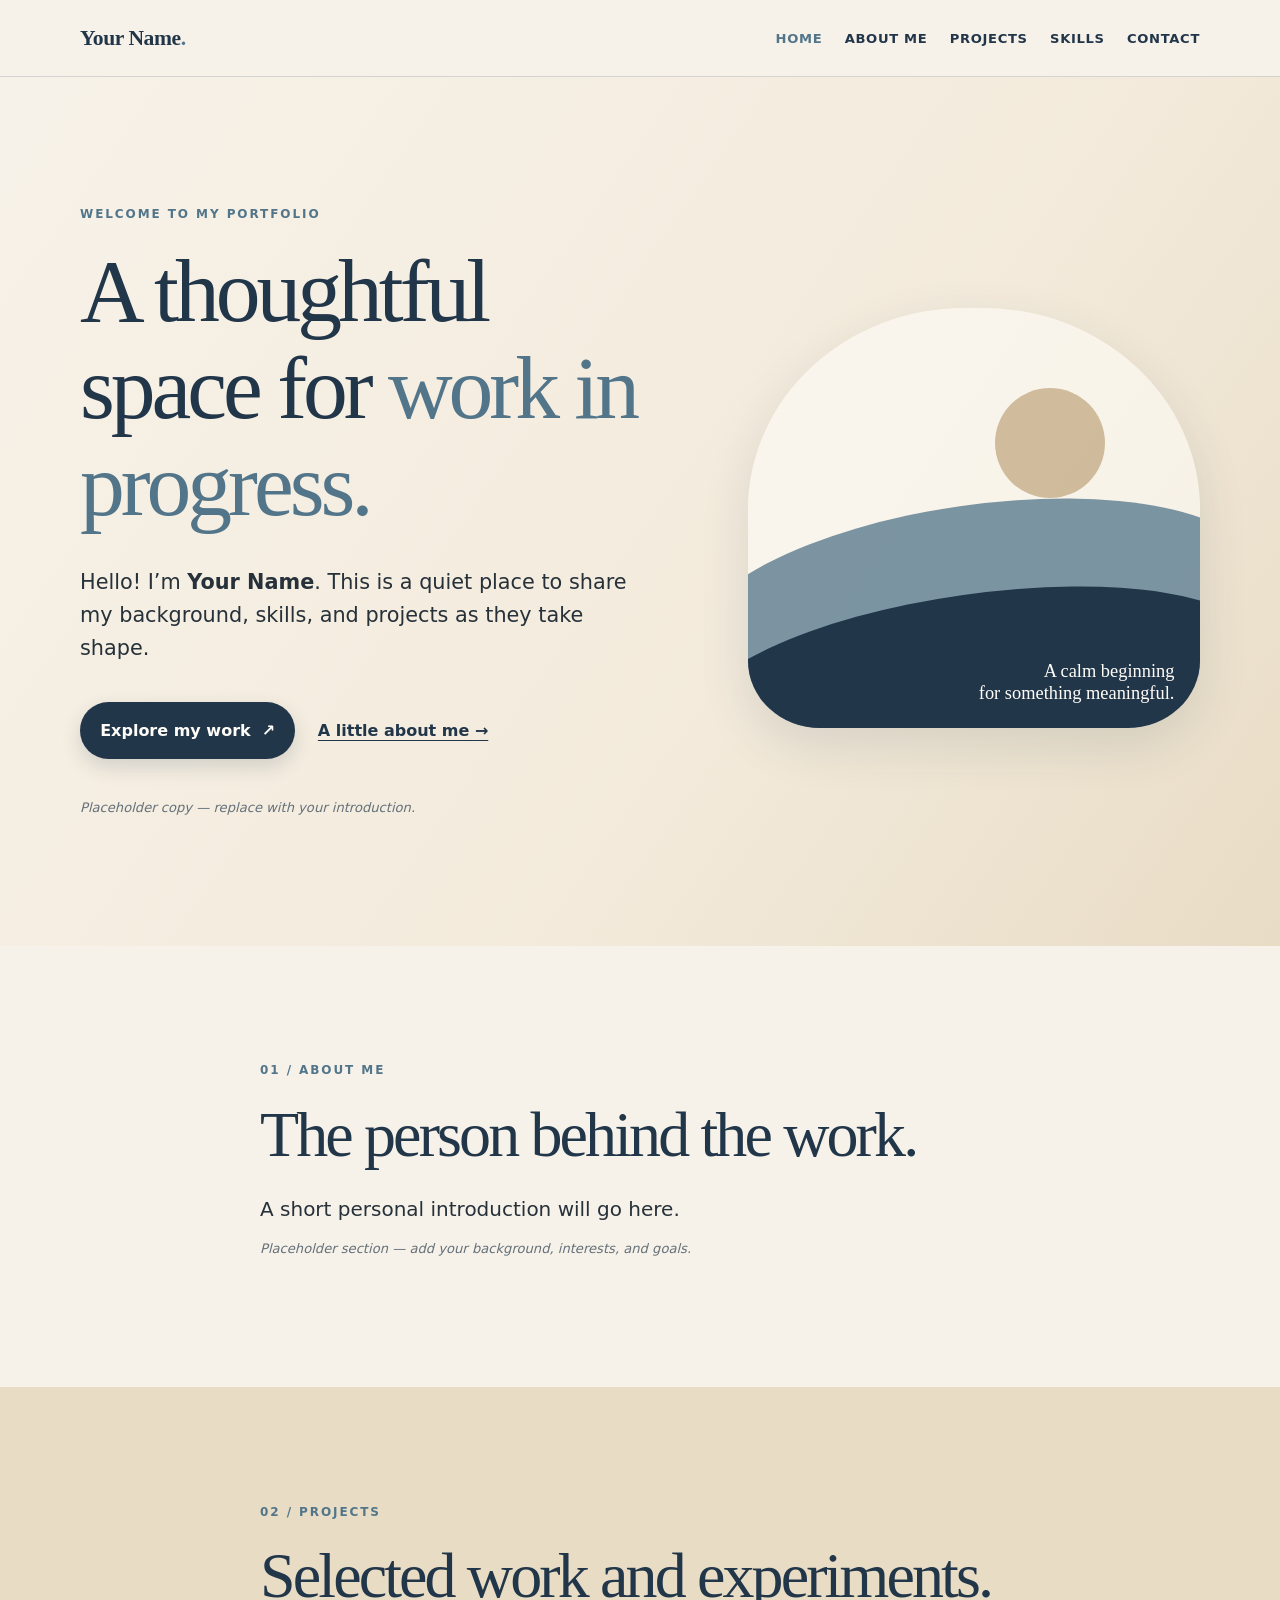
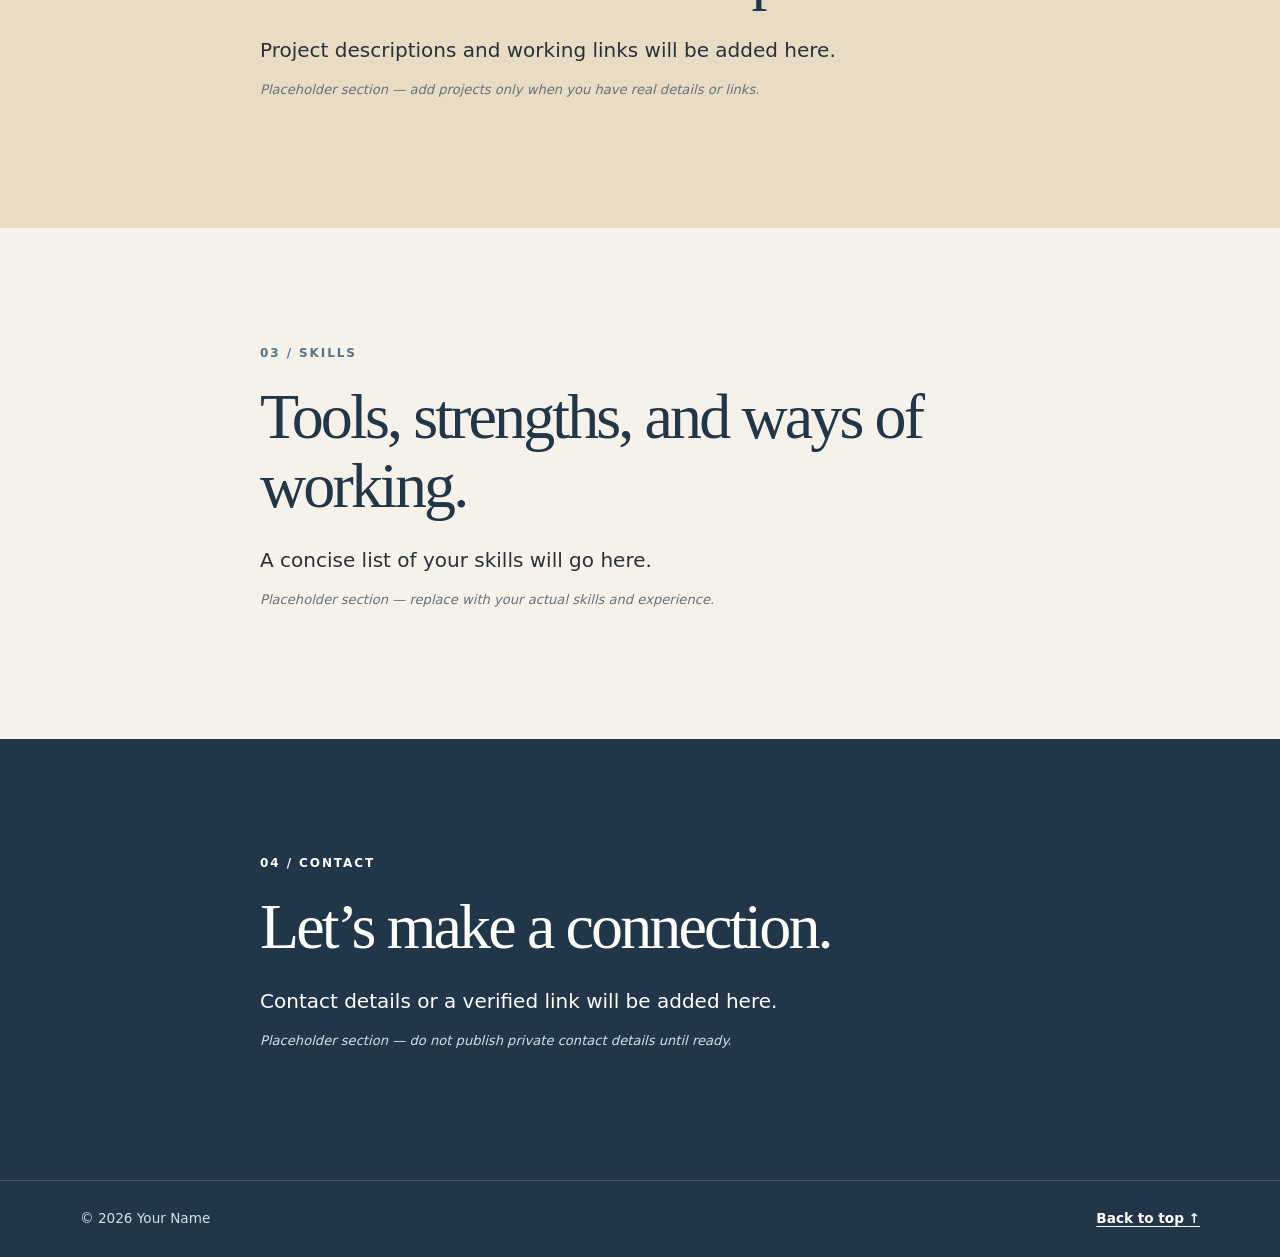
==== index.html @ e95fd138 "Add responsive portfolio home page" ====
<!doctype html>
<html lang="en">
  <head>
    <meta charset="utf-8" />
    <meta name="viewport" content="width=device-width, initial-scale=1" />
    <meta
      name="description"
      content="A personal portfolio homepage. Personal details and project content will be added soon."
    />
    <title>Portfolio | Home</title>
    <link rel="stylesheet" href="styles.css" />
  </head>
  <body>
    <a class="skip-link" href="#main-content">Skip to main content</a>

    <header class="site-header">
      <div class="container header-inner">
        <a class="brand" href="#home" aria-label="Portfolio home">Your Name<span>.</span></a>
        <nav aria-label="Primary navigation">
          <ul class="nav-list">
            <li><a class="nav-link active" href="#home" aria-current="page">Home</a></li>
            <li><a class="nav-link" href="#about">About Me</a></li>
            <li><a class="nav-link" href="#projects">Projects</a></li>
            <li><a class="nav-link" href="#skills">Skills</a></li>
            <li><a class="nav-link" href="#contact">Contact</a></li>
          </ul>
        </nav>
      </div>
    </header>

    <main id="main-content">
      <section class="hero" id="home" aria-labelledby="hero-title">
        <div class="container hero-grid">
          <div class="hero-copy">
            <p class="eyebrow">Welcome to my portfolio</p>
            <h1 id="hero-title">A thoughtful space for <em>work in progress.</em></h1>
            <p class="hero-intro">
              Hello! I’m <strong>Your Name</strong>. This is a quiet place to share my background,
              skills, and projects as they take shape.
            </p>
            <div class="hero-actions" aria-label="Portfolio shortcuts">
              <a class="button button-primary" href="#projects">Explore my work <span aria-hidden="true">↗</span></a>
              <a class="text-link" href="#about">A little about me <span aria-hidden="true">→</span></a>
            </div>
            <p class="placeholder-note">Placeholder copy — replace with your introduction.</p>
          </div>

          <div class="hero-art" aria-hidden="true">
            <div class="sun"></div>
            <div class="wave wave-back"></div>
            <div class="wave wave-front"></div>
            <div class="hero-caption">A calm beginning<br />for something meaningful.</div>
          </div>
        </div>
      </section>

      <section class="section section-light" id="about" aria-labelledby="about-title">
        <div class="container narrow-section">
          <p class="eyebrow">01 / About me</p>
          <h2 id="about-title">The person behind the work.</h2>
          <p class="section-lede">A short personal introduction will go here.</p>
          <p class="placeholder-note">Placeholder section — add your background, interests, and goals.</p>
        </div>
      </section>

      <section class="section section-sand" id="projects" aria-labelledby="projects-title">
        <div class="container narrow-section">
          <p class="eyebrow">02 / Projects</p>
          <h2 id="projects-title">Selected work and experiments.</h2>
          <p class="section-lede">Project descriptions and working links will be added here.</p>
          <p class="placeholder-note">Placeholder section — add projects only when you have real details or links.</p>
        </div>
      </section>

      <section class="section section-light" id="skills" aria-labelledby="skills-title">
        <div class="container narrow-section">
          <p class="eyebrow">03 / Skills</p>
          <h2 id="skills-title">Tools, strengths, and ways of working.</h2>
          <p class="section-lede">A concise list of your skills will go here.</p>
          <p class="placeholder-note">Placeholder section — replace with your actual skills and experience.</p>
        </div>
      </section>

      <section class="section section-blue" id="contact" aria-labelledby="contact-title">
        <div class="container narrow-section">
          <p class="eyebrow">04 / Contact</p>
          <h2 id="contact-title">Let’s make a connection.</h2>
          <p class="section-lede">Contact details or a verified link will be added here.</p>
          <p class="placeholder-note">Placeholder section — do not publish private contact details until ready.</p>
        </div>
      </section>
    </main>

    <footer class="site-footer">
      <div class="container footer-inner">
        <p>© 2026 Your Name</p>
        <a class="text-link" href="#home">Back to top <span aria-hidden="true">↑</span></a>
      </div>
    </footer>
  </body>
</html>
---- styles.css ----
:root {
  --paper: #f7f2e9;
  --sand: #e8dcc5;
  --tan: #c6ae89;
  --navy: #22364a;
  --ocean: #52758a;
  --ink: #26313a;
  --white: #fffdf8;
  --line: rgba(34, 54, 74, 0.16);
  --shadow: 0 18px 50px rgba(34, 54, 74, 0.12);
}

* { box-sizing: border-box; }
html { scroll-behavior: smooth; }
body {
  margin: 0;
  color: var(--ink);
  background: var(--paper);
  font-family: Inter, ui-sans-serif, system-ui, -apple-system, BlinkMacSystemFont, "Segoe UI", sans-serif;
  line-height: 1.6;
}

a { color: inherit; }
.container { width: min(1120px, calc(100% - 3rem)); margin: 0 auto; }
.skip-link { position: absolute; left: 1rem; top: -4rem; z-index: 10; padding: .7rem 1rem; background: var(--navy); color: var(--white); }
.skip-link:focus { top: 1rem; }

.site-header { position: sticky; top: 0; z-index: 5; background: rgba(247, 242, 233, .94); border-bottom: 1px solid var(--line); backdrop-filter: blur(12px); }
.header-inner, .footer-inner { display: flex; align-items: center; justify-content: space-between; gap: 2rem; min-height: 76px; }
.brand { color: var(--navy); font-family: Georgia, serif; font-size: 1.35rem; font-weight: 700; text-decoration: none; letter-spacing: -.02em; }
.brand span { color: var(--ocean); }
.nav-list { display: flex; flex-wrap: wrap; gap: 1.4rem; padding: 0; margin: 0; list-style: none; }
.nav-link { color: var(--navy); font-size: .82rem; font-weight: 700; text-decoration: none; letter-spacing: .05em; text-transform: uppercase; }
.nav-link:hover, .nav-link:focus-visible, .nav-link.active { color: var(--ocean); }

.hero { overflow: hidden; padding: clamp(5rem, 10vw, 8rem) 0 clamp(5rem, 9vw, 8rem); background: linear-gradient(125deg, var(--paper) 0%, #f3eadb 62%, var(--sand) 100%); }
.hero-grid { display: grid; grid-template-columns: minmax(0, 1fr) minmax(280px, .8fr); align-items: center; gap: clamp(3rem, 8vw, 8rem); }
.eyebrow { margin: 0 0 1.2rem; color: var(--ocean); font-size: .75rem; font-weight: 800; letter-spacing: .16em; text-transform: uppercase; }
h1, h2 { margin: 0; color: var(--navy); font-family: Georgia, "Times New Roman", serif; font-weight: 500; letter-spacing: -.045em; line-height: 1.08; }
h1 { max-width: 700px; font-size: clamp(3.3rem, 7vw, 6.2rem); }
h1 em { color: var(--ocean); font-style: normal; }
.hero-intro { max-width: 560px; margin: 2rem 0 0; font-size: clamp(1.08rem, 2vw, 1.3rem); }
.hero-actions { display: flex; flex-wrap: wrap; align-items: center; gap: 1.4rem; margin-top: 2.3rem; }
.button { display: inline-flex; gap: .7rem; align-items: center; padding: .9rem 1.2rem; border: 1px solid transparent; border-radius: 999px; font-weight: 750; text-decoration: none; }
.button-primary { background: var(--navy); color: var(--white); box-shadow: 0 8px 20px rgba(34, 54, 74, .16); }
.button-primary:hover, .button-primary:focus-visible { background: var(--ocean); }
.text-link { color: var(--navy); font-weight: 750; text-decoration-thickness: 1px; text-underline-offset: .25em; }
.text-link:hover, .text-link:focus-visible { color: var(--ocean); }
.placeholder-note { color: #65717a; font-size: .82rem; font-style: italic; }
.hero-copy > .placeholder-note { margin-top: 2.4rem; }

.hero-art { position: relative; min-height: 420px; border-radius: 48% 48% 16% 16%; background: rgba(255, 253, 248, .58); box-shadow: var(--shadow); overflow: hidden; }
.sun { position: absolute; top: 19%; right: 21%; width: 110px; aspect-ratio: 1; border-radius: 50%; background: var(--tan); opacity: .8; }
.wave { position: absolute; left: -12%; width: 125%; border-radius: 50% 50% 0 0; transform: rotate(-8deg); }
.wave-back { bottom: 5%; height: 48%; background: var(--ocean); opacity: .75; }
.wave-front { bottom: -10%; height: 42%; background: var(--navy); }
.hero-caption { position: absolute; right: 1.6rem; bottom: 1.5rem; z-index: 1; color: var(--white); font-family: Georgia, serif; font-size: 1.15rem; line-height: 1.2; text-align: right; }

.section { padding: clamp(5rem, 9vw, 8rem) 0; }
.section-light { background: var(--paper); }
.section-sand { background: var(--sand); }
.section-blue { background: var(--navy); color: var(--white); }
.narrow-section { max-width: 760px; }
h2 { font-size: clamp(2.5rem, 5vw, 4.5rem); }
.section-blue h2, .section-blue .eyebrow { color: var(--white); }
.section-lede { max-width: 580px; margin: 1.5rem 0 0; font-size: 1.25rem; }
.section-blue .placeholder-note { color: #d5e0e5; }
.site-footer { background: var(--navy); color: #d5e0e5; border-top: 1px solid rgba(255,255,255,.18); }
.site-footer p { margin: 0; font-size: .85rem; }
.site-footer .text-link { color: var(--white); font-size: .85rem; }

:focus-visible { outline: 3px solid var(--ocean); outline-offset: 4px; }

@media (max-width: 720px) {
  .container { width: min(100% - 2rem, 1120px); }
  .header-inner { align-items: flex-start; flex-direction: column; gap: .8rem; padding: 1rem 0; }
  .nav-list { gap: .65rem 1rem; }
  .nav-link { font-size: .7rem; }
  .hero-grid { grid-template-columns: 1fr; }
  .hero-art { min-height: 300px; }
  .hero { padding-top: 4.5rem; }
  .footer-inner { min-height: 68px; }
}

@media (prefers-reduced-motion: reduce) {
  html { scroll-behavior: auto; }
}
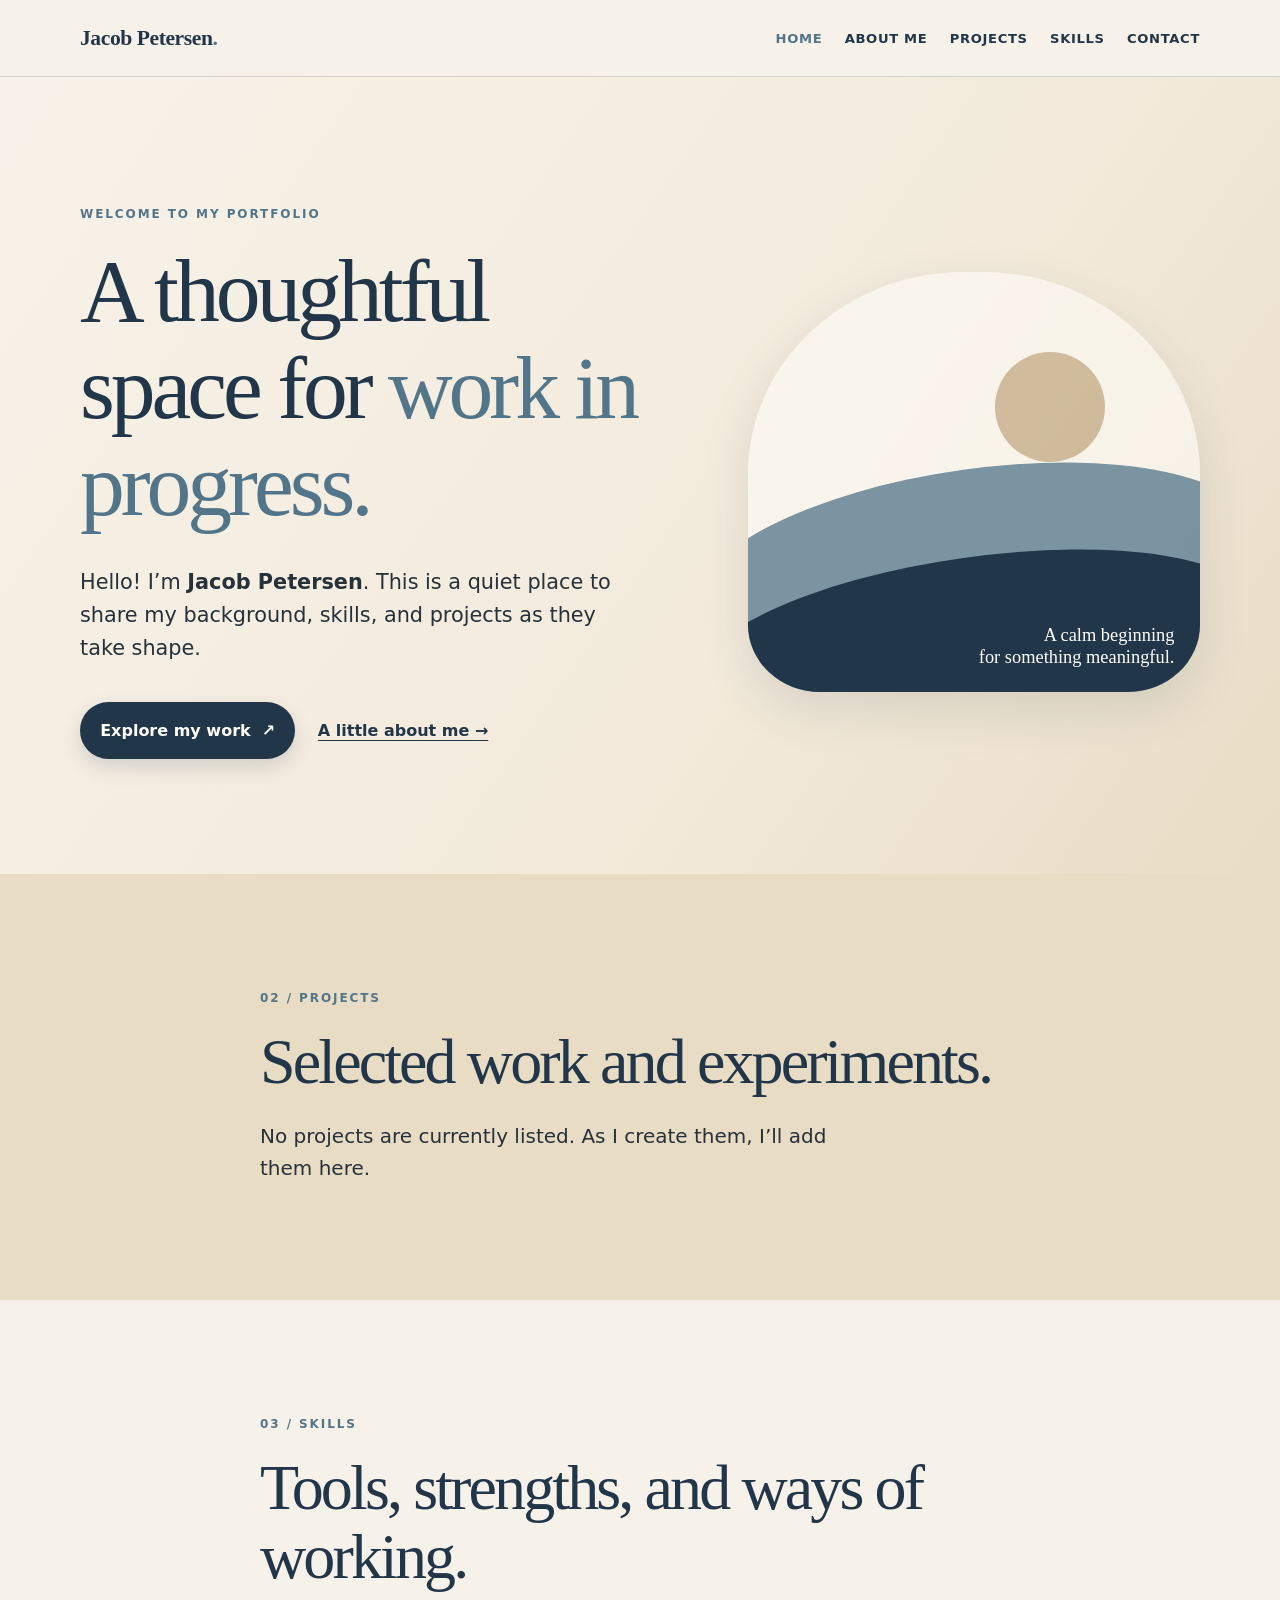
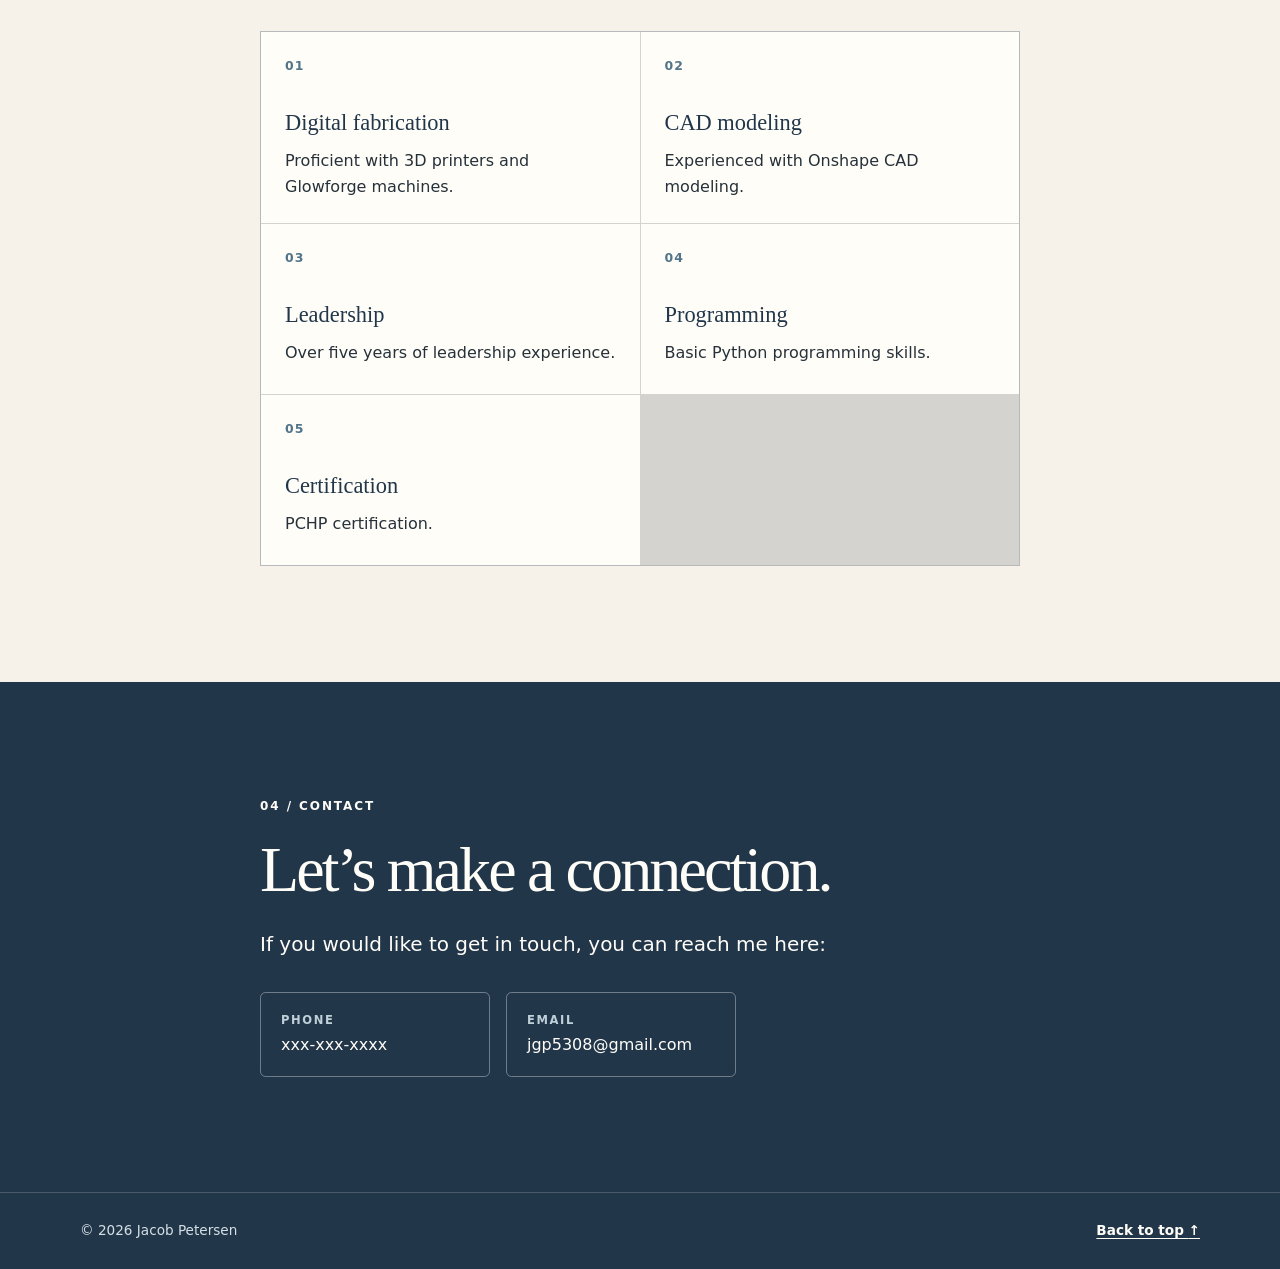
==== commit 649fc0de: "Complete portfolio content sections" ====
--- a/index.html
+++ b/index.html
@@ -15,11 +15,11 @@
 
     <header class="site-header">
       <div class="container header-inner">
-        <a class="brand" href="#home" aria-label="Portfolio home">Your Name<span>.</span></a>
+        <a class="brand" href="#home" aria-label="Portfolio home">Jacob Petersen<span>.</span></a>
         <nav aria-label="Primary navigation">
           <ul class="nav-list">
             <li><a class="nav-link active" href="#home" aria-current="page">Home</a></li>
-            <li><a class="nav-link" href="#about">About Me</a></li>
+            <li><a class="nav-link" href="about.html">About Me</a></li>
             <li><a class="nav-link" href="#projects">Projects</a></li>
             <li><a class="nav-link" href="#skills">Skills</a></li>
             <li><a class="nav-link" href="#contact">Contact</a></li>
@@ -35,14 +35,13 @@
             <p class="eyebrow">Welcome to my portfolio</p>
             <h1 id="hero-title">A thoughtful space for <em>work in progress.</em></h1>
             <p class="hero-intro">
-              Hello! I’m <strong>Your Name</strong>. This is a quiet place to share my background,
+              Hello! I’m <strong>Jacob Petersen</strong>. This is a quiet place to share my background,
               skills, and projects as they take shape.
             </p>
             <div class="hero-actions" aria-label="Portfolio shortcuts">
               <a class="button button-primary" href="#projects">Explore my work <span aria-hidden="true">↗</span></a>
-              <a class="text-link" href="#about">A little about me <span aria-hidden="true">→</span></a>
+              <a class="text-link" href="about.html">A little about me <span aria-hidden="true">→</span></a>
             </div>
-            <p class="placeholder-note">Placeholder copy — replace with your introduction.</p>
           </div>
 
           <div class="hero-art" aria-hidden="true">
@@ -54,21 +53,11 @@
         </div>
       </section>
 
-      <section class="section section-light" id="about" aria-labelledby="about-title">
-        <div class="container narrow-section">
-          <p class="eyebrow">01 / About me</p>
-          <h2 id="about-title">The person behind the work.</h2>
-          <p class="section-lede">A short personal introduction will go here.</p>
-          <p class="placeholder-note">Placeholder section — add your background, interests, and goals.</p>
-        </div>
-      </section>
-
       <section class="section section-sand" id="projects" aria-labelledby="projects-title">
         <div class="container narrow-section">
           <p class="eyebrow">02 / Projects</p>
           <h2 id="projects-title">Selected work and experiments.</h2>
-          <p class="section-lede">Project descriptions and working links will be added here.</p>
-          <p class="placeholder-note">Placeholder section — add projects only when you have real details or links.</p>
+          <p class="section-lede">No projects are currently listed. As I create them, I’ll add them here.</p>
         </div>
       </section>
 
@@ -76,8 +65,33 @@
         <div class="container narrow-section">
           <p class="eyebrow">03 / Skills</p>
           <h2 id="skills-title">Tools, strengths, and ways of working.</h2>
-          <p class="section-lede">A concise list of your skills will go here.</p>
-          <p class="placeholder-note">Placeholder section — replace with your actual skills and experience.</p>
+          <div class="skill-grid" aria-label="Jacob Petersen's skills">
+            <article class="skill-card">
+              <p class="skill-number">01</p>
+              <h3>Digital fabrication</h3>
+              <p>Proficient with 3D printers and Glowforge machines.</p>
+            </article>
+            <article class="skill-card">
+              <p class="skill-number">02</p>
+              <h3>CAD modeling</h3>
+              <p>Experienced with Onshape CAD modeling.</p>
+            </article>
+            <article class="skill-card">
+              <p class="skill-number">03</p>
+              <h3>Leadership</h3>
+              <p>Over five years of leadership experience.</p>
+            </article>
+            <article class="skill-card">
+              <p class="skill-number">04</p>
+              <h3>Programming</h3>
+              <p>Basic Python programming skills.</p>
+            </article>
+            <article class="skill-card">
+              <p class="skill-number">05</p>
+              <h3>Certification</h3>
+              <p>PCHP certification.</p>
+            </article>
+          </div>
         </div>
       </section>
 
@@ -85,15 +99,24 @@
         <div class="container narrow-section">
           <p class="eyebrow">04 / Contact</p>
           <h2 id="contact-title">Let’s make a connection.</h2>
-          <p class="section-lede">Contact details or a verified link will be added here.</p>
-          <p class="placeholder-note">Placeholder section — do not publish private contact details until ready.</p>
+          <p class="section-lede">If you would like to get in touch, you can reach me here:</p>
+          <div class="contact-links" aria-label="Contact information">
+            <div class="contact-link">
+              <span class="contact-label">Phone</span>
+              <span>xxx-xxx-xxxx</span>
+            </div>
+            <a class="contact-link" href="mailto:jgp5308@gmail.com">
+              <span class="contact-label">Email</span>
+              <span>jgp5308@gmail.com</span>
+            </a>
+          </div>
         </div>
       </section>
     </main>
 
     <footer class="site-footer">
       <div class="container footer-inner">
-        <p>© 2026 Your Name</p>
+        <p>© 2026 Jacob Petersen</p>
         <a class="text-link" href="#home">Back to top <span aria-hidden="true">↑</span></a>
       </div>
     </footer>
--- a/styles.css
+++ b/styles.css
@@ -34,6 +34,7 @@
 .nav-link:hover, .nav-link:focus-visible, .nav-link.active { color: var(--ocean); }
 
 .hero { overflow: hidden; padding: clamp(5rem, 10vw, 8rem) 0 clamp(5rem, 9vw, 8rem); background: linear-gradient(125deg, var(--paper) 0%, #f3eadb 62%, var(--sand) 100%); }
+.page-hero { padding: clamp(5rem, 10vw, 8rem) 0; background: linear-gradient(125deg, var(--paper) 0%, #f3eadb 62%, var(--sand) 100%); }
 .hero-grid { display: grid; grid-template-columns: minmax(0, 1fr) minmax(280px, .8fr); align-items: center; gap: clamp(3rem, 8vw, 8rem); }
 .eyebrow { margin: 0 0 1.2rem; color: var(--ocean); font-size: .75rem; font-weight: 800; letter-spacing: .16em; text-transform: uppercase; }
 h1, h2 { margin: 0; color: var(--navy); font-family: Georgia, "Times New Roman", serif; font-weight: 500; letter-spacing: -.045em; line-height: 1.08; }
@@ -61,10 +62,26 @@
 .section-sand { background: var(--sand); }
 .section-blue { background: var(--navy); color: var(--white); }
 .narrow-section { max-width: 760px; }
+.about-grid { display: grid; grid-template-columns: minmax(180px, .7fr) minmax(0, 1fr); gap: clamp(2rem, 8vw, 8rem); align-items: start; }
+.about-copy { max-width: 600px; }
+.interest-list { display: grid; gap: 1.5rem; }
+.interest-item { display: grid; grid-template-columns: 2.5rem 1fr; gap: 1rem; padding-top: 1.4rem; border-top: 1px solid var(--line); }
+.interest-number { margin: .2rem 0 0; color: var(--ocean); font-size: .78rem; font-weight: 800; letter-spacing: .08em; }
+.interest-item h3 { margin: 0; color: var(--navy); font-family: Georgia, "Times New Roman", serif; font-size: 1.45rem; font-weight: 500; }
+.interest-item p:not(.interest-number) { margin: .5rem 0 0; }
 h2 { font-size: clamp(2.5rem, 5vw, 4.5rem); }
 .section-blue h2, .section-blue .eyebrow { color: var(--white); }
 .section-lede { max-width: 580px; margin: 1.5rem 0 0; font-size: 1.25rem; }
+.skill-grid { display: grid; grid-template-columns: repeat(2, minmax(0, 1fr)); gap: 1px; margin-top: 2.5rem; overflow: hidden; border: 1px solid var(--line); background: var(--line); }
+.skill-card { min-height: 170px; padding: 1.5rem; background: var(--white); }
+.skill-number { margin: 0 0 1.8rem; color: var(--ocean); font-size: .78rem; font-weight: 800; letter-spacing: .08em; }
+.skill-card h3 { margin: 0; color: var(--navy); font-family: Georgia, "Times New Roman", serif; font-size: 1.4rem; font-weight: 500; }
+.skill-card p:last-child { margin: .45rem 0 0; }
 .section-blue .placeholder-note { color: #d5e0e5; }
+.contact-links { display: flex; flex-wrap: wrap; gap: 1rem; margin-top: 2rem; }
+.contact-link { display: grid; gap: .2rem; min-width: 230px; padding: 1.1rem 1.25rem; border: 1px solid rgba(255,255,255,.35); border-radius: .35rem; color: var(--white); text-decoration: none; }
+.contact-link:hover, .contact-link:focus-visible { background: rgba(255,255,255,.1); border-color: var(--white); }
+.contact-label { color: #bfd0d8; font-size: .72rem; font-weight: 800; letter-spacing: .14em; text-transform: uppercase; }
 .site-footer { background: var(--navy); color: #d5e0e5; border-top: 1px solid rgba(255,255,255,.18); }
 .site-footer p { margin: 0; font-size: .85rem; }
 .site-footer .text-link { color: var(--white); font-size: .85rem; }
@@ -77,6 +94,8 @@
   .nav-list { gap: .65rem 1rem; }
   .nav-link { font-size: .7rem; }
   .hero-grid { grid-template-columns: 1fr; }
+  .about-grid { grid-template-columns: 1fr; gap: 1rem; }
+  .skill-grid { grid-template-columns: 1fr; }
   .hero-art { min-height: 300px; }
   .hero { padding-top: 4.5rem; }
   .footer-inner { min-height: 68px; }
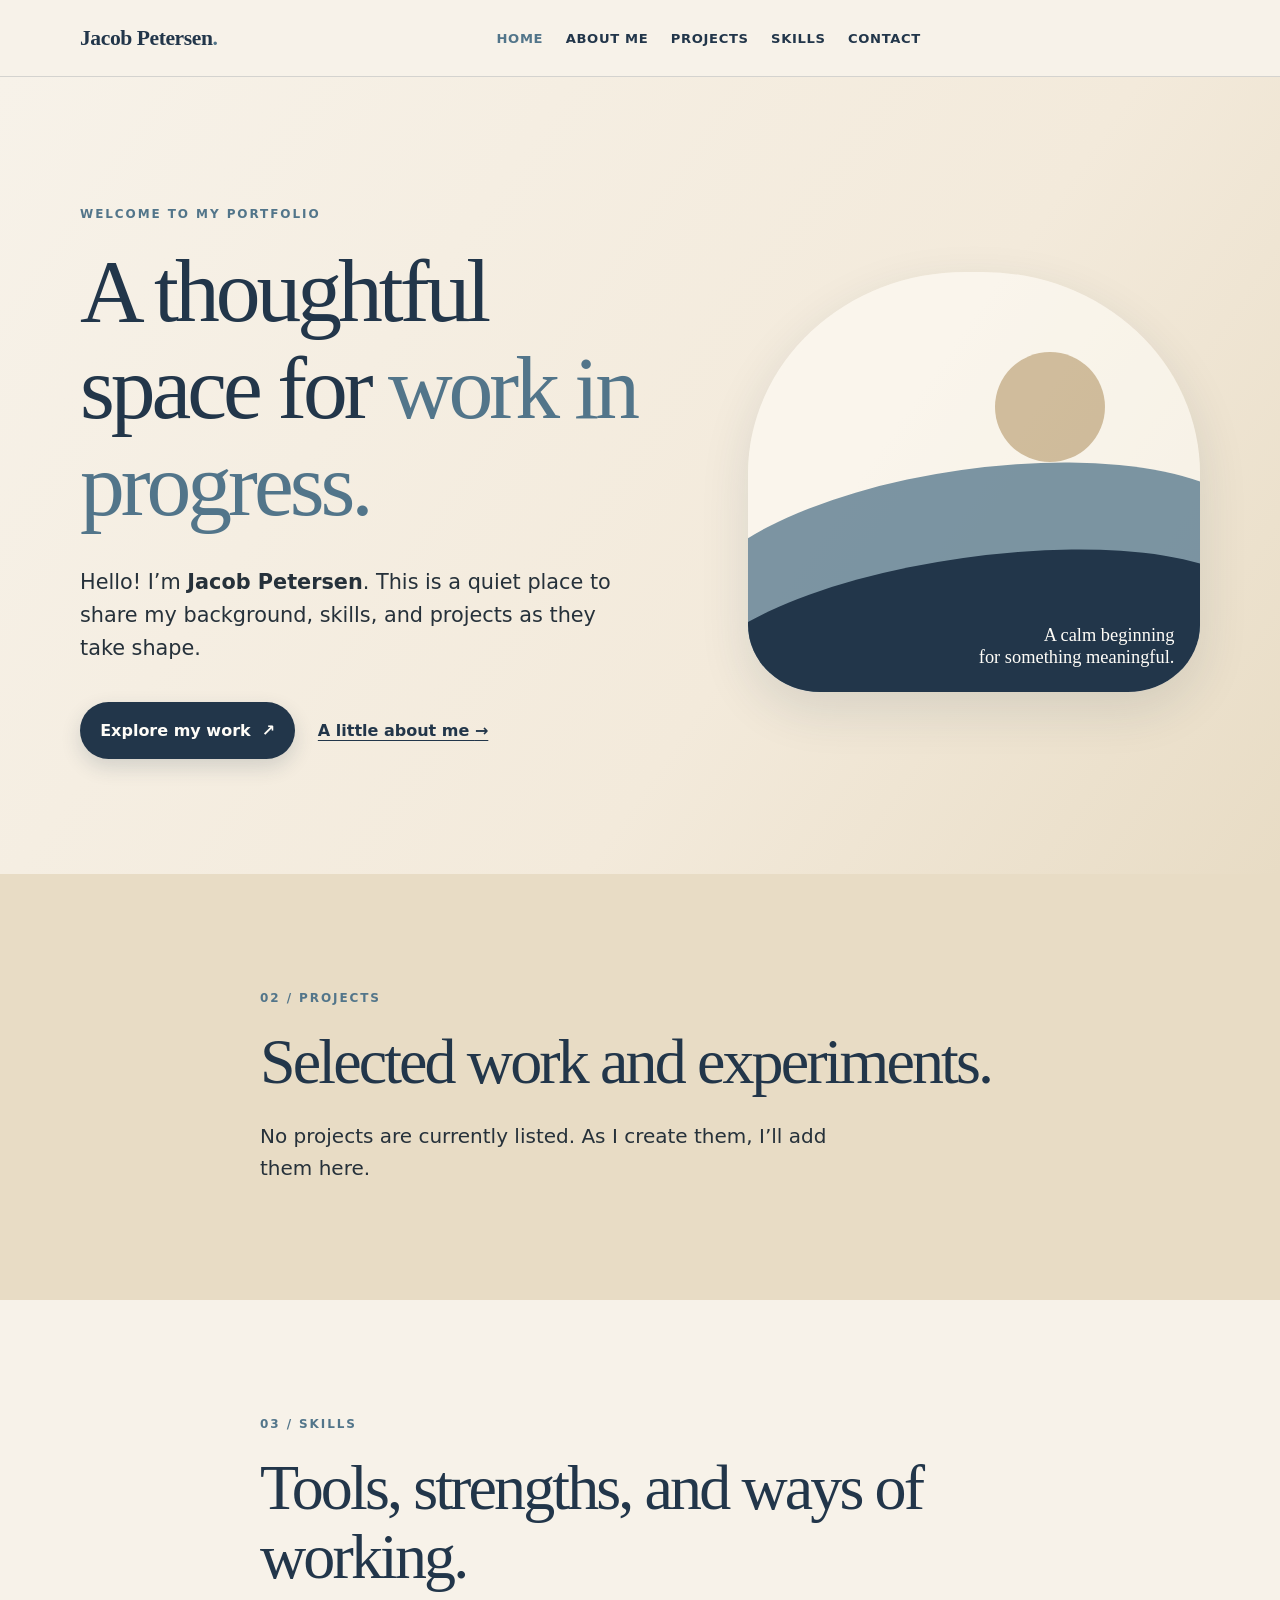
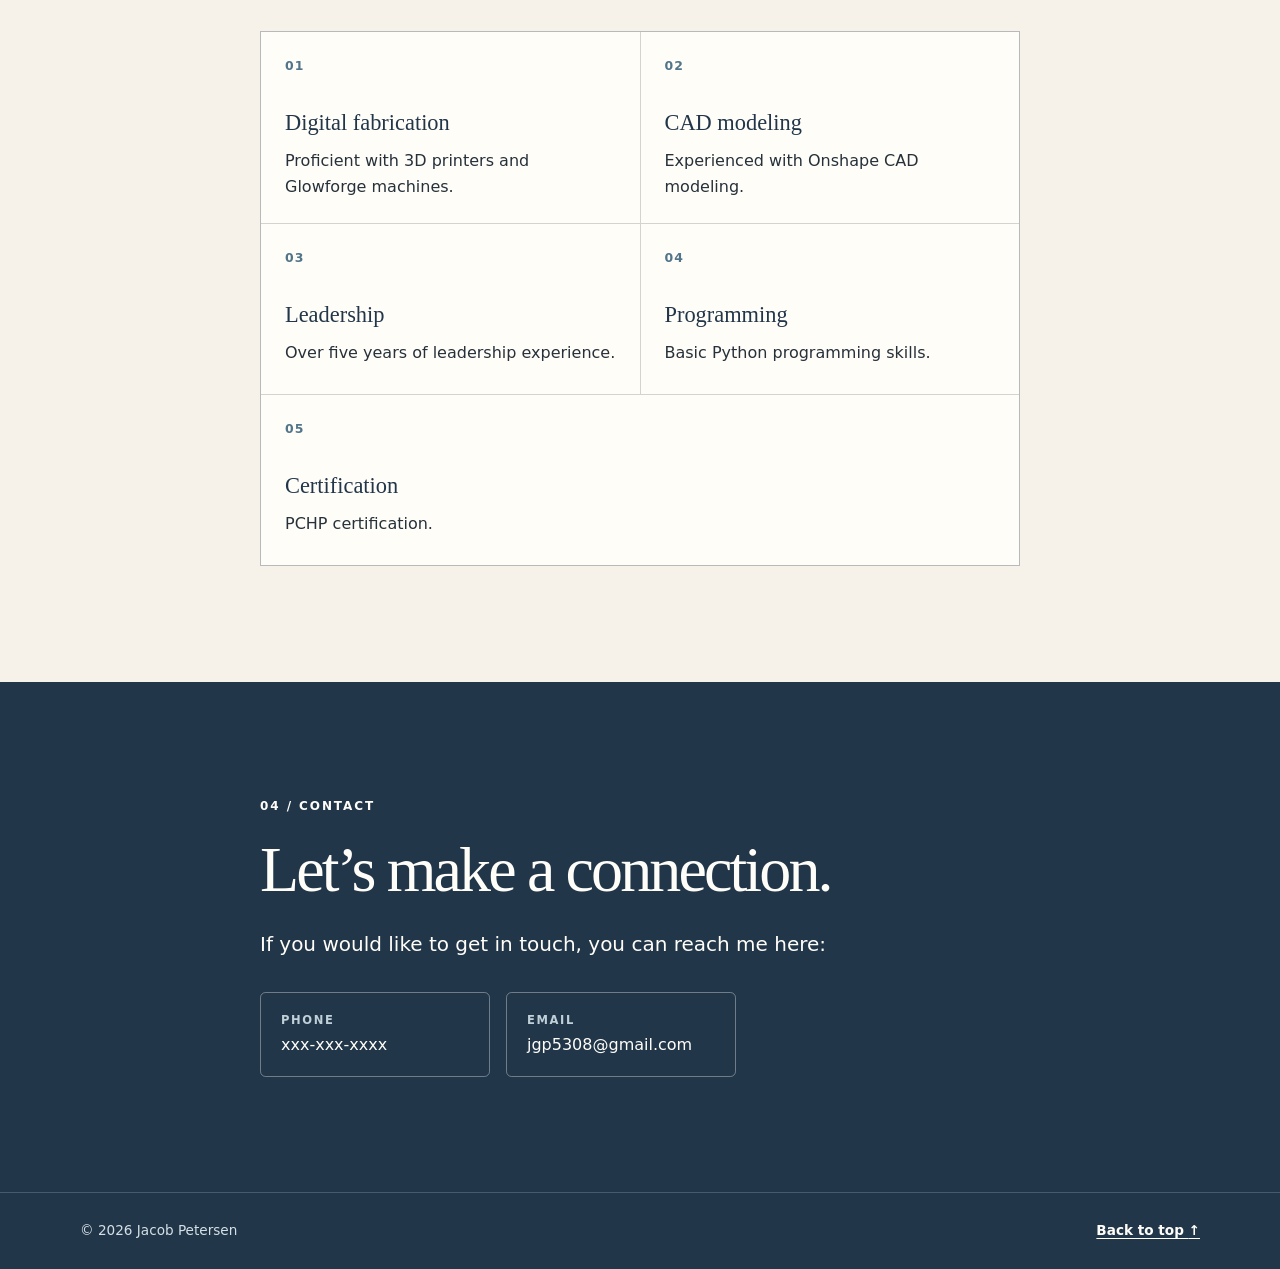
==== commit 69fd374d: "Add interactive mobile menu and quick facts" ====
--- a/index.html
+++ b/index.html
@@ -16,8 +16,11 @@
     <header class="site-header">
       <div class="container header-inner">
         <a class="brand" href="#home" aria-label="Portfolio home">Jacob Petersen<span>.</span></a>
+        <div class="header-controls">
+          <button class="menu-toggle" type="button" aria-expanded="false" aria-controls="primary-menu">Menu</button>
+        </div>
         <nav aria-label="Primary navigation">
-          <ul class="nav-list">
+          <ul class="nav-list" id="primary-menu">
             <li><a class="nav-link active" href="#home" aria-current="page">Home</a></li>
             <li><a class="nav-link" href="about.html">About Me</a></li>
             <li><a class="nav-link" href="#projects">Projects</a></li>
@@ -120,5 +123,6 @@
         <a class="text-link" href="#home">Back to top <span aria-hidden="true">↑</span></a>
       </div>
     </footer>
+    <script src="script.js" defer></script>
   </body>
 </html>
--- a/styles.css
+++ b/styles.css
@@ -27,8 +27,12 @@
 
 .site-header { position: sticky; top: 0; z-index: 5; background: rgba(247, 242, 233, .94); border-bottom: 1px solid var(--line); backdrop-filter: blur(12px); }
 .header-inner, .footer-inner { display: flex; align-items: center; justify-content: space-between; gap: 2rem; min-height: 76px; }
+.header-controls { display: flex; align-items: center; gap: .6rem; order: 3; }
 .brand { color: var(--navy); font-family: Georgia, serif; font-size: 1.35rem; font-weight: 700; text-decoration: none; letter-spacing: -.02em; }
 .brand span { color: var(--ocean); }
+.menu-toggle, .facts-toggle { padding: .5rem .7rem; border: 1px solid var(--line); border-radius: 999px; background: transparent; color: var(--navy); cursor: pointer; font: inherit; font-size: .74rem; font-weight: 750; }
+.menu-toggle:hover, .menu-toggle:focus-visible, .facts-toggle:hover, .facts-toggle:focus-visible { border-color: var(--ocean); color: var(--ocean); }
+.menu-toggle { display: none; }
 .nav-list { display: flex; flex-wrap: wrap; gap: 1.4rem; padding: 0; margin: 0; list-style: none; }
 .nav-link { color: var(--navy); font-size: .82rem; font-weight: 700; text-decoration: none; letter-spacing: .05em; text-transform: uppercase; }
 .nav-link:hover, .nav-link:focus-visible, .nav-link.active { color: var(--ocean); }
@@ -74,6 +78,7 @@
 .section-lede { max-width: 580px; margin: 1.5rem 0 0; font-size: 1.25rem; }
 .skill-grid { display: grid; grid-template-columns: repeat(2, minmax(0, 1fr)); gap: 1px; margin-top: 2.5rem; overflow: hidden; border: 1px solid var(--line); background: var(--line); }
 .skill-card { min-height: 170px; padding: 1.5rem; background: var(--white); }
+.skill-card:last-child { grid-column: 1 / -1; }
 .skill-number { margin: 0 0 1.8rem; color: var(--ocean); font-size: .78rem; font-weight: 800; letter-spacing: .08em; }
 .skill-card h3 { margin: 0; color: var(--navy); font-family: Georgia, "Times New Roman", serif; font-size: 1.4rem; font-weight: 500; }
 .skill-card p:last-child { margin: .45rem 0 0; }
@@ -86,16 +91,29 @@
 .site-footer p { margin: 0; font-size: .85rem; }
 .site-footer .text-link { color: var(--white); font-size: .85rem; }
 
+.facts-module { margin-top: 2rem; }
+.facts-panel { display: grid; grid-template-columns: repeat(3, minmax(0, 1fr)); gap: .75rem; margin-top: 1rem; }
+.fact-card { display: grid; gap: .35rem; padding: 1rem; border: 1px solid var(--line); border-radius: .35rem; background: rgba(255, 253, 248, .55); }
+.fact-card span { color: var(--ocean); font-size: .7rem; font-weight: 800; letter-spacing: .12em; text-transform: uppercase; }
+.fact-card strong { color: var(--navy); font-family: Georgia, "Times New Roman", serif; font-size: 1.05rem; font-weight: 500; line-height: 1.2; }
+
 :focus-visible { outline: 3px solid var(--ocean); outline-offset: 4px; }
 
 @media (max-width: 720px) {
   .container { width: min(100% - 2rem, 1120px); }
-  .header-inner { align-items: flex-start; flex-direction: column; gap: .8rem; padding: 1rem 0; }
+  .header-inner { align-items: center; flex-wrap: wrap; gap: .8rem; padding: 1rem 0; }
+  .header-controls { margin-left: auto; order: 2; }
+  .menu-toggle { display: inline-block; }
+  .site-header nav { flex-basis: 100%; order: 3; }
+  .nav-list { display: none; flex-direction: column; gap: .65rem; padding-top: .6rem; }
+  .nav-list.is-open { display: flex; }
   .nav-list { gap: .65rem 1rem; }
   .nav-link { font-size: .7rem; }
   .hero-grid { grid-template-columns: 1fr; }
   .about-grid { grid-template-columns: 1fr; gap: 1rem; }
   .skill-grid { grid-template-columns: 1fr; }
+  .skill-card:last-child { grid-column: auto; }
+  .facts-panel { grid-template-columns: 1fr; }
   .hero-art { min-height: 300px; }
   .hero { padding-top: 4.5rem; }
   .footer-inner { min-height: 68px; }
